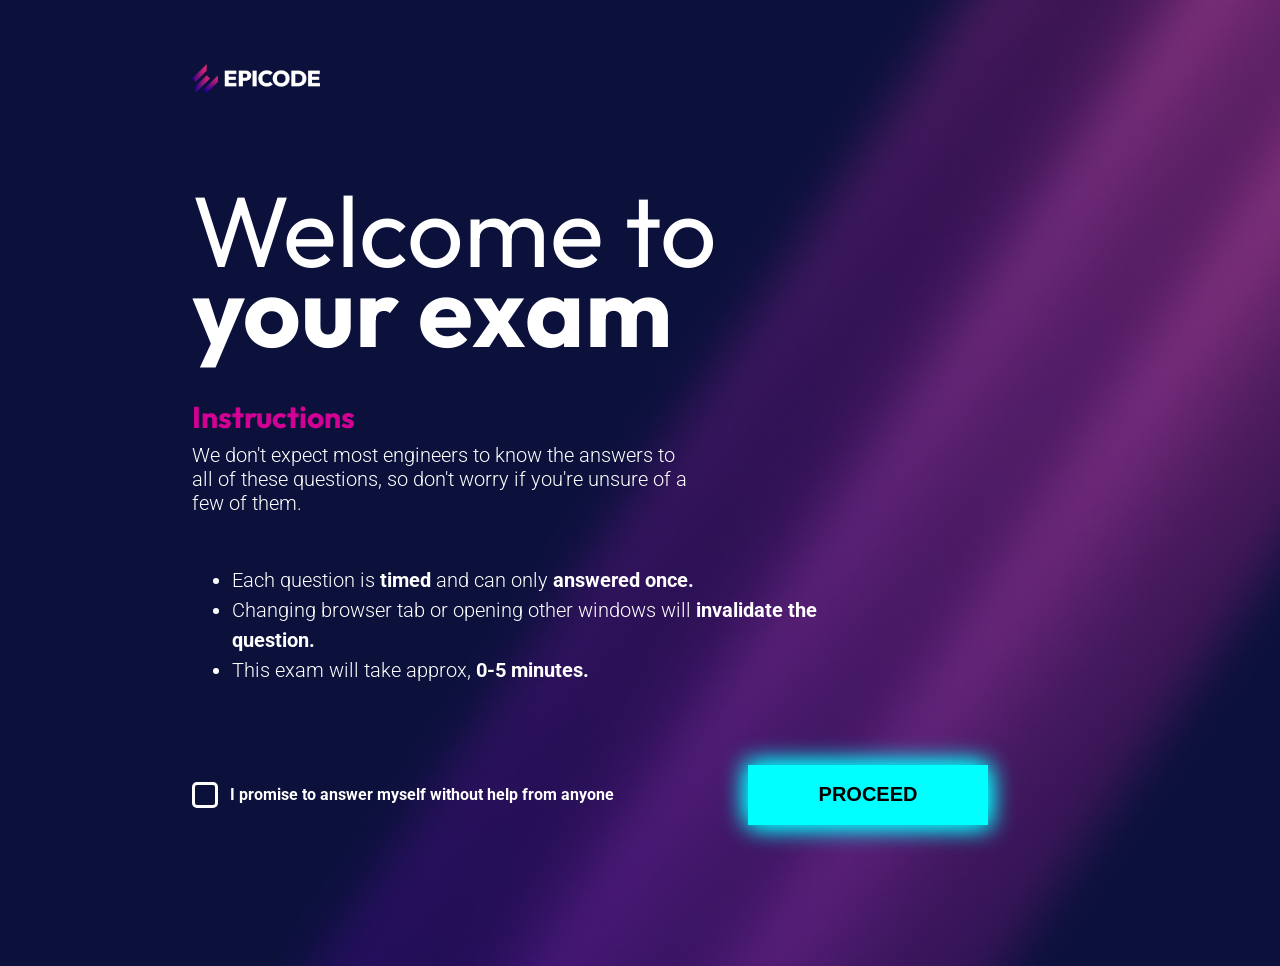
==== BuildWeek1/index.html @ 37334181 "Add files via upload" ====
<!DOCTYPE html>
<html lang="en">

<head>
    <meta charset="UTF-8">
    <meta name="viewport" content="width=device-width, initial-scale=1.0">
    <title>Welcome</title>
    <link rel="preconnect" href="https://fonts.googleapis.com">
    <link rel="preconnect" href="https://fonts.gstatic.com" crossorigin>
    <link
        href="https://fonts.googleapis.com/css2?family=Outfit:wght@100..900&family=Roboto:ital,wght@0,100;0,300;0,400;0,500;0,700;0,900;1,100;1,300;1,400;1,500;1,700;1,900&display=swap"
        rel="stylesheet">
    <link rel="icon" href="Assets/Images/icon.jpg">
    <link rel="stylesheet" href="Assets/Css/style.css">
</head>

<body>

    <header id="logo">
        <img src="Assets/Images/epicode_logo.png" alt="Logo Epicode" />
    </header>

    <main>

        <div id="instructions">

            <h1 id="title">Welcome to <br> <b>your exam</b></h1>

            <h2 id="instructionsTitle">Instructions</h2>
            <p id="description">We don't expect most engineers to know the answers to all of these questions, so don't
                worry if you're unsure of a few of them.</p>

            <ul id="instructionList">
                <li>
                    Each question is <b>timed</b> and can only <b>answered once.</b>
                </li>
                <li>
                    Changing browser tab or opening other windows will <b>invalidate the question.</b>
                </li>
                <li>
                    This exam will take approx, <b>0-5 minutes.</b>
                </li>
            </ul>

        </div>

        <div id="proceed">

            <div id="check">

                <label class="check">
                    <input type="checkbox" id="proceedCheck" required>
                    <span class="checkmark"></span> &nbsp; &nbsp;
                    <b>I promise to answer myself without help from anyone</b>
                </label>

            </div>

            <div>
                <button type="button" id="proceedButton" class="btnBlue">PROCEED</button>
            </div>

        </div>

        <p id="errorProceded">Check this field for continue exame</p>

    </main>

    <footer id="footer">
        <div>

        </div>
    </footer>

    <script src="Assets/Js/script.js"></script>
</body>

</html>
---- BuildWeek1/Assets/Css/style.css ----
html,
body {
  margin: 0;
  padding: 0;
  box-sizing: border-box;
  background-image: url("../Images/bg.jpg");
  background-size: cover;
  color: white;
  font-family: "Roboto", serif;
  font-weight: 300;
}

main,
header {
  width: 70%;
  margin: 0 auto;
}

h1,
h2,
h3 {
  font-family: "Outfit", sans-serif;
}

#logo {
  height: 20vh;
}

#logo img {
  width: 10vw;
  margin: 4em 0;
}

.btnBlue {
  cursor: pointer;
  width: 12em;
  height: 3em;
  font-size: 20px;
  font-weight: bold;
  border: none;
  background-color: #00ffff;
  box-shadow: 3px 3px 1.2em #00ffff, -3px -3px 1.2em #00ffff;
}

#proceed,
#check, .check, #results section {
  display: flex;
  align-items: center;
  justify-content: space-between;
}

/* ----- Welcome page ----- */

#instructions {
  width: 70%;
  font-size: 20px;
}

#title {
  font-weight: normal;
  font-size: 5em;
  line-height: 0.8em;
  margin-top: 10px;
}

#instructionsTitle {
  color: #d20094;
  line-height: 1px;
}

#description {
  width: 80%;
}

#instructionList {
  margin: 50px 0;
}

#instructionList li {
  line-height: 1.5em;
}

#proceed {
  margin-top: 5em;
  width: 100%;
}

input[type="checkbox"] {
  visibility: hidden;
  display: none;
}

#check {
  cursor: pointer;
}

.checkmark:hover {
  background-color: gray;
  cursor: pointer;
}

#check input:checked ~ .checkmark  {
  width: 25px;
  height: 25px;
  background-color: #d20094;
  border-radius: 5px;
}

.checkmark {
  display: inline-block;
  width: 20px;
  height: 20px;
  border: 3px solid white;
  border-radius: 5px;
  transition: all 0.375s;
}

#proceed button {
  float: right;
  margin-right: 5em;
}

#errorProceded {
  color: red;
  visibility: hidden;
}

.isDisplay {
  visibility: visible !important;
}

#footer {
  height: 10vh;
}

/* ----- Exam page ----- */

.c-countdown-wrapper {
  width: 5vw;
  height: 8vh;
  word-wrap: normal;
  float: right;
  margin-bottom: 1em;
  align-content: center;
  margin-top: 2em;
}

#exam,
#questionNumber {
  text-align: center;
}

#question {
  font-size: 3.5em;
  font-weight: normal;
  margin-bottom: 1.5em;
}

.option {
  min-width: 450px;
  height: 5em;
  margin: 2em;
  border: transparent;
  border-radius: 40px;
  box-shadow: 3px -1px 3px white, -2px -2px 3px white;
  background-color: rgb(255, 255, 255, 10%);
  color: white;
  font-size: 1em;
}

.option:hover {
  background-color: #d20094;
}
#confirm {
  margin-top: 2em;
  border-radius: 10px;
}
#questionNumber {
  margin-top: 3em;
  font-weight: 400;
  font-size: 1.3em;
}

.colored {
  color: #d20094;
}

/* ----- Result page ----- */

#results {
  text-align: center;
  height: 75vh;
  font-size: 2em;
  font-family: "Outfit", sans-serif;
}

#results h1 {
  margin: 0;
}

#summary {
  margin-top: 0;
  margin-bottom: 20px;
}

#results section {
  font-size: 2em;
  height: 50vh;
}

#correct,
#wrong {
  line-height: 0;
}

#correct {
  text-align: left;
}

#wrong {
  text-align: right;
}

#percentageCorrect,
#percentageWrong {
  font-weight: bold;
}

#questionsCorrect,
#questionsWrong {
  font-size: 0.4em;
}

#rate {
  margin: 2em;
  width: 180px;
  height: 60px;
  background-color: transparent;
  border: 2px solid white;
  color: white;
  font-weight: bold;
  font-size: 0.5em;
  cursor: pointer;
}

/* ----- Feedback page ----- */

#feedback {
  text-align: center;
  font-size: 1.5em;
  width: 60%;
  font-family: "Outfit", sans-serif;
}

#feedbackTitle {
  font-size: 2em;
  font-family: "Roboto", serif;
}

#stars {
  margin: 2em 0;
}

.star {
  filter: grayscale(100%);
  cursor: pointer;
  margin: 5px;
}

.star:hover,
.star.hovered {
  filter: grayscale(0%);
  transform: scale(1.2);
}

.star.selected {
  filter: grayscale(0%);
}

#feedback input {
  background-color: transparent;
  border: none;
  border-bottom: 2px solid #d20094;
  width: 80%;
  height: 40px;
  font-size: 1em;
  padding-left: 30px;
  color: white;
}

#feedback button {
  margin-top: 3em;
}
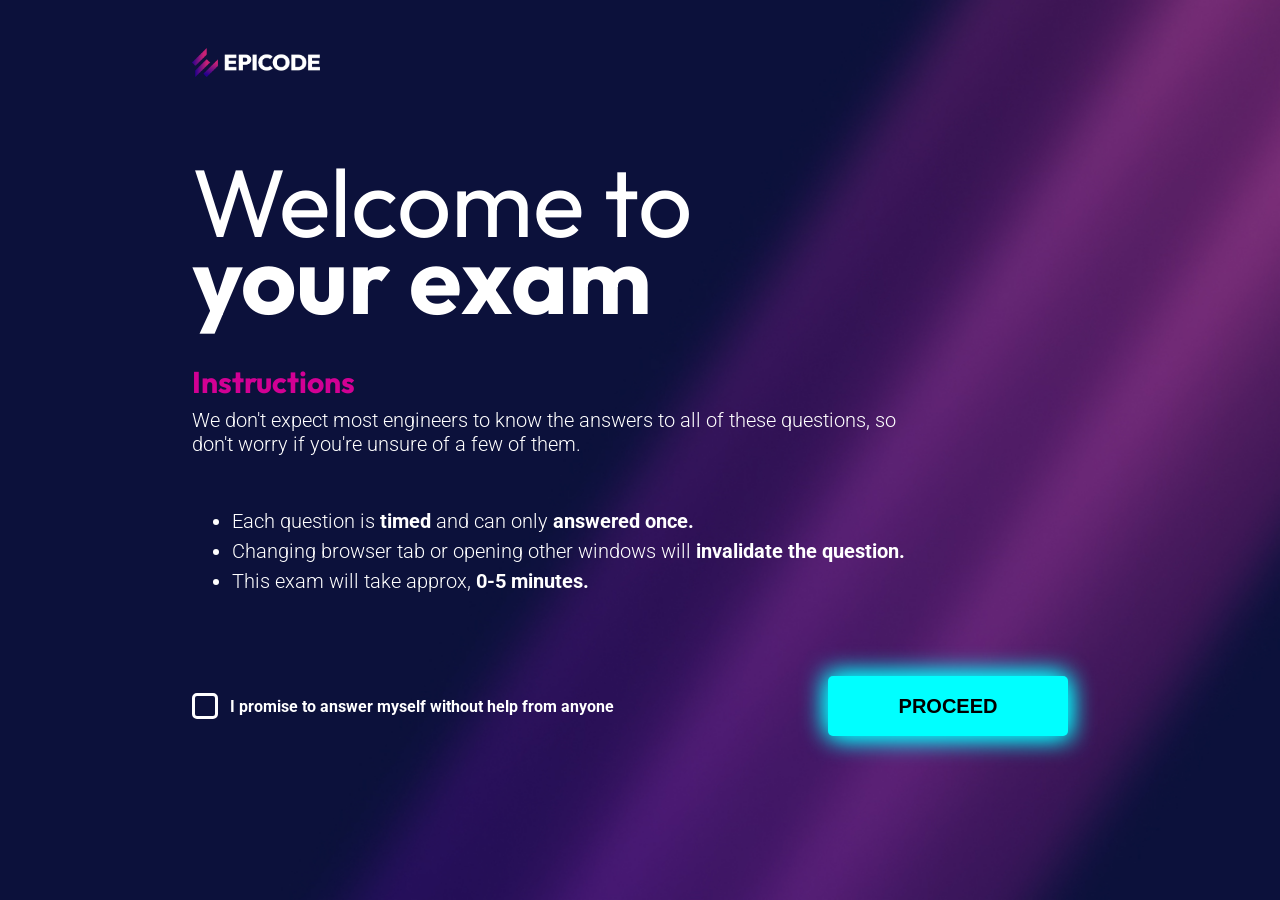
==== commit f956849b: "BuildWeekl" ====
--- a/BuildWeek1/index.html
+++ b/BuildWeek1/index.html
@@ -66,10 +66,8 @@
 
     </main>
 
-    <footer id="footer">
-        <div>
+    <footer>
 
-        </div>
     </footer>
 
     <script src="Assets/Js/script.js"></script>
--- a/BuildWeek1/Assets/Css/style.css
+++ b/BuildWeek1/Assets/Css/style.css
@@ -8,6 +8,7 @@
   color: white;
   font-family: "Roboto", serif;
   font-weight: 300;
+  min-height: 100vh;
 }
 
 main,
@@ -23,12 +24,12 @@
 }
 
 #logo {
-  height: 20vh;
+  height: 14vh;
 }
 
 #logo img {
   width: 10vw;
-  margin: 4em 0;
+  margin: 3em 0 ;
 }
 
 .btnBlue {
@@ -40,27 +41,33 @@
   border: none;
   background-color: #00ffff;
   box-shadow: 3px 3px 1.2em #00ffff, -3px -3px 1.2em #00ffff;
+  border-radius: 5px;
 }
 
 #proceed,
-#check, .check, #results section {
+#check,
+.check,
+#results section {
   display: flex;
   align-items: center;
   justify-content: space-between;
 }
 
+
+
 /* ----- Welcome page ----- */
 
 #instructions {
-  width: 70%;
+  max-width: 1000px;
+  min-width: 600px;
   font-size: 20px;
 }
 
 #title {
   font-weight: normal;
-  font-size: 5em;
+  font-size: 4.8em;
   line-height: 0.8em;
-  margin-top: 10px;
+  margin-top: 0.4em;
 }
 
 #instructionsTitle {
@@ -99,7 +106,7 @@
   cursor: pointer;
 }
 
-#check input:checked ~ .checkmark  {
+#check input:checked ~ .checkmark {
   width: 25px;
   height: 25px;
   background-color: #d20094;
@@ -117,7 +124,7 @@
 
 #proceed button {
   float: right;
-  margin-right: 5em;
+  margin-right: 1em;
 }
 
 #errorProceded {
@@ -136,18 +143,21 @@
 /* ----- Exam page ----- */
 
 .c-countdown-wrapper {
-  width: 5vw;
-  height: 8vh;
+  width: 8vw;
+  height: 11vh;
   word-wrap: normal;
   float: right;
-  margin-bottom: 1em;
   align-content: center;
   margin-top: 2em;
 }
 
 #exam,
-#questionNumber {
+.numbersQuestion {
   text-align: center;
+}
+
+#exam {
+  margin-top: 6em;
 }
 
 #question {
@@ -171,25 +181,36 @@
 .option:hover {
   background-color: #d20094;
 }
-#confirm {
+
+.selected {
+  border: 3px solid #d20094;
+  border-bottom: 3px;
+  box-shadow: 3px -1px 4px #d20094, -2px -2px 4px #d20094;
+  box-sizing: border-box;
+}
+
+#answerConfirm {
   margin-top: 2em;
   border-radius: 10px;
 }
-#questionNumber {
-  margin-top: 3em;
+
+.numbersQuestion {
+  margin: 4em 0;
   font-weight: 400;
   font-size: 1.3em;
+  letter-spacing: 2px;
 }
 
 .colored {
   color: #d20094;
+  font-weight: bold;
 }
 
 /* ----- Result page ----- */
 
 #results {
   text-align: center;
-  height: 75vh;
+  margin: 0 auto;
   font-size: 2em;
   font-family: "Outfit", sans-serif;
 }
@@ -205,7 +226,8 @@
 
 #results section {
   font-size: 2em;
-  height: 50vh;
+  justify-content: space-around;
+  margin-top: -30px;
 }
 
 #correct,
@@ -231,16 +253,54 @@
   font-size: 0.4em;
 }
 
+#graphic {                                /* Da Commentare */
+  font-family: "Roboto", serif; 
+  border-radius: 50%;                          /*<==*/
+  border: 40px solid #00ffff;                /*<==*/
+  border-bottom: 40px solid #d20094;         /*<==*/
+  width: 400px;
+  height: 400px;
+  font-size: 0.5em;
+  text-align: center;
+  /*display: flex;
+  align-items: center;
+  flex-direction: column;
+  justify-content: center;*/
+  margin-top: 1.7em;
+}
+
+#graphic div {
+    margin: 80px 0 0 42px;
+    width: 100%;
+}
+
+#text {
+  color: #00ffff;
+  font-size: 0.9em;
+}
+
+#result {
+  width: 80%;
+  font-weight: bold;
+}
+
+#resultText {
+  width: 80%;
+  font-size: 0.6em;
+  margin-top: 3em;
+}
+
 #rate {
-  margin: 2em;
-  width: 180px;
-  height: 60px;
+  margin: 2.5em 0 3.5em 38px;
+  width: 280px;
+  height: 90px;
   background-color: transparent;
   border: 2px solid white;
   color: white;
   font-weight: bold;
-  font-size: 0.5em;
-  cursor: pointer;
+  font-size: 0.8em;
+  cursor: pointer;
+  border-radius: 5px;
 }
 
 /* ----- Feedback page ----- */
@@ -273,7 +333,7 @@
   transform: scale(1.2);
 }
 
-.star.selected {
+.star.starSelected {
   filter: grayscale(0%);
 }
 
@@ -289,5 +349,19 @@
 }
 
 #feedback button {
-  margin-top: 3em;
-}
+  margin: 3em 0;
+}
+
+.epicode {
+    margin-top: 4em;
+}
+
+.link{
+    color: white;
+    text-decoration: none;
+}
+
+.link img {
+    width: 100px;
+    margin-left: 3px;
+}
